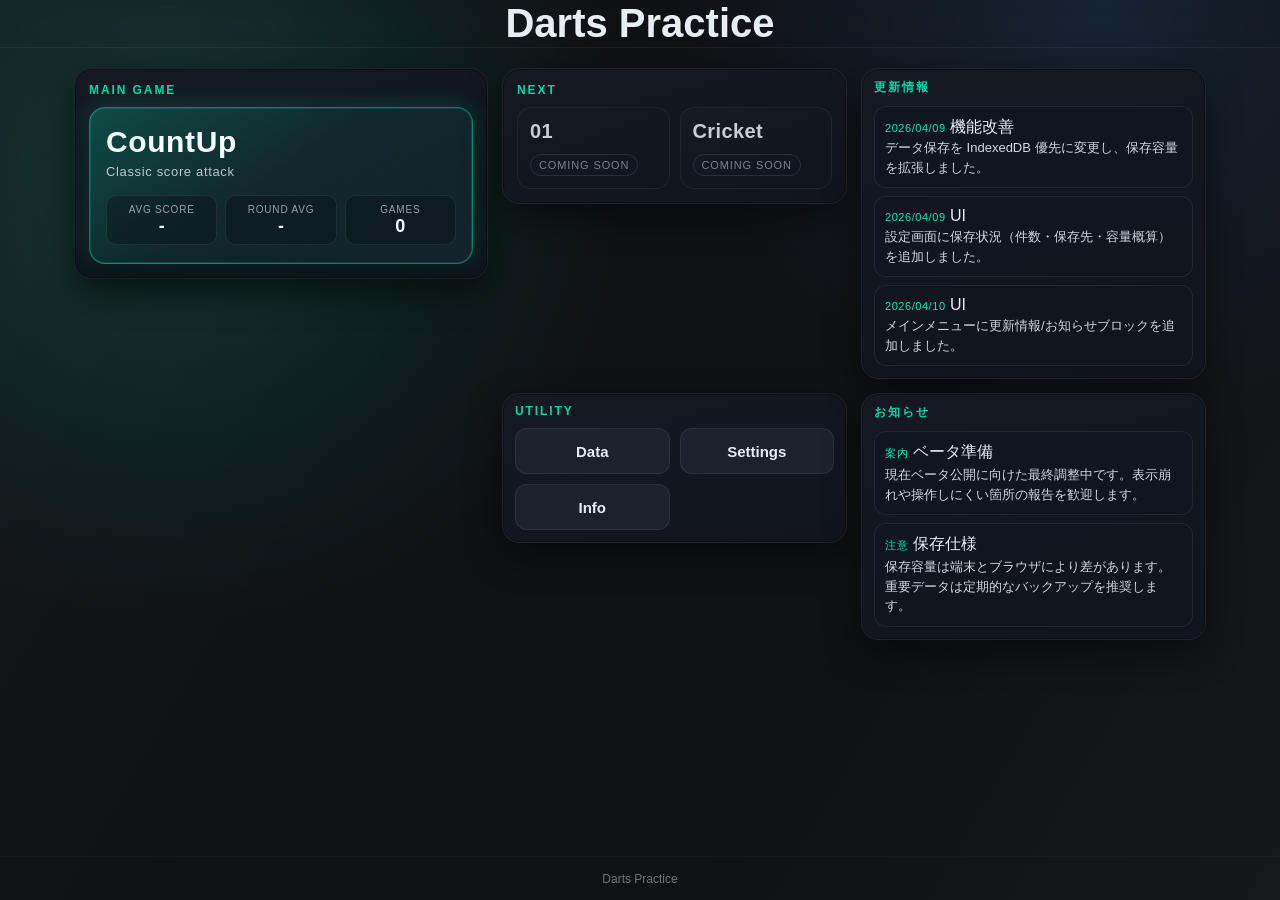
==== index.html @ ff315c5e "お知らせ画面" ====
<!DOCTYPE html>
<html lang="ja">
  <head>
    <meta charset="UTF-8" />
    <title>Darts Practice</title>

    <meta
      name="viewport"
      content="width=device-width, initial-scale=1.0,
                maximum-scale=1.0, user-scalable=no, viewport-fit=cover"
    />

    <meta http-equiv="Cache-Control" content="no-cache, no-store, must-revalidate" />
    <meta http-equiv="Pragma" content="no-cache" />
    <meta http-equiv="Expires" content="0" />

    <meta name="theme-color" content="#0f1115" />

    <meta name="apple-mobile-web-app-capable" content="yes" />

    <meta
      name="apple-mobile-web-app-status-bar-style"
      content="black-translucent"
    />

    <meta name="apple-mobile-web-app-title" content="Darts Practice" />
    <link rel="apple-touch-icon" href="icon-192.png" />

    <link rel="manifest" href="manifest.json" />

    <link rel="stylesheet" href="css/base.css" />
    <link rel="stylesheet" href="css/theme.css" />

    <link rel="stylesheet" href="css/menu.css" />

    <link rel="stylesheet" href="css/layout/lay_core.css" />
  </head>

  <body>
    <header class="header">
      <h1>Darts Practice</h1>
    </header>

    <main class="menu-container">
      <section class="hero-panel">
        <p class="section-label">Main Game</p>
        <button class="hero-btn" onclick="location.href = 'countup.html'">
          <span class="btn-title">CountUp</span>
          <span class="btn-sub">Classic score attack</span>
          <div class="hero-metrics" aria-label="CountUp summary">
            <div class="hero-metric">
              <span class="metric-label">Avg Score</span>
              <span class="metric-value" id="menuAvgScore">-</span>
            </div>
            <div class="hero-metric">
              <span class="metric-label">Round Avg</span>
              <span class="metric-value" id="menuRoundAvg">-</span>
            </div>
            <div class="hero-metric">
              <span class="metric-label">Games</span>
              <span class="metric-value" id="menuGamesPlayed">0</span>
            </div>
          </div>
        </button>
      </section>

      <section class="future-panel">
        <p class="section-label">Next</p>
        <div class="coming-grid">
          <article class="coming-card" aria-disabled="true">
            <span class="coming-title">01</span>
            <span class="coming-tag">Coming Soon</span>
          </article>
          <article class="coming-card" aria-disabled="true">
            <span class="coming-title">Cricket</span>
            <span class="coming-tag">Coming Soon</span>
          </article>
        </div>
      </section>

      <section class="utility-panel">
        <p class="section-label">Utility</p>
        <div class="utility-actions">
          <button onclick="location.href = 'data.html'">Data</button>
          <button onclick="location.href = 'settings.html'">Settings</button>
          <button onclick="location.href = 'news.html'">Info</button>
        </div>
      </section>

      <section class="updates-panel">
        <p class="section-label">更新情報</p>
        <ul class="info-list" id="mainUpdatesList" aria-label="更新情報一覧"></ul>
      </section>

      <section class="news-panel">
        <p class="section-label">お知らせ</p>
        <ul class="info-list" id="mainNoticesList" aria-label="お知らせ一覧"></ul>
      </section>
    </main>

    <footer class="footer">
      <span>Darts Practice</span>
    </footer>

    <!-- コア機能（最初に読み込む） -->
    <script src="js/core/state.js" defer></script>
    <script src="js/core/core.js" defer></script>
    <script src="js/core/storage.js" defer></script>
    <script src="js/ui/news.js" defer></script>

    <!-- 初期化（最後に読み込む） -->
    <script src="js/init/main.js" defer></script>
  </body>
</html>
---- css/base.css ----
/* ================================= */
/* ============ BASE =============== */
/* ================================= */

* {
  box-sizing: border-box;
  -webkit-overflow-scrolling: touch;
}

html,
body {
  height: 100%;
  overflow: hidden;
  margin: 0;
}

body {
  font-family: -apple-system, BlinkMacSystemFont, sans-serif;

  padding-top: env(safe-area-inset-top);
  padding-bottom: env(safe-area-inset-bottom);
  /* left/right は各ページの CSS で per-element 管理するため body では除外 */
  padding-left: 0;
  padding-right: 0;
}

button,
html {
  touch-action: manipulation;
}

h2 {
  margin: 0 0 10px 0;
  font-size: 48px;
  font-weight: 600;
  letter-spacing: 0.5px;
}
---- css/theme.css ----
/* ================================= */
/* ============ THEME ============== */
/* ================================= */

/* ================================= */
/* ============ VARIABLES ========== */
/* ================================= */

:root {
  --bg-main: #0f1115;
  --bg-panel: #11151c;
  --bg-soft: #1c212c;
  
  --border-main: #222733;
  
  --accent-rgb: 0 255 200;
  --accent: rgb(var(--accent-rgb));
  
  --accent-soft: #69f0ae;
  --accent-blue: #4dabff;
  --danger: #ff5a5a;
  --gold: #ffd54f;
  
  --text-main: #e6edf3;
  --text-muted: #8b949e;
}


/* ================================= */
/* ============== BASE ============= */
/* ================================= */

body {
  background: var(--bg-main);
  color: var(--text-main);
}


/* ================================= */
/* ============ TYPOGRAPHY ========= */
/* ================================= */

h2 {
  margin: 0 0 12px 0;
  padding-bottom: 6px;
  
  font-size: 30px;
  font-weight: 600;
  letter-spacing: 1px;
  
  color: var(--accent);
  
  border-bottom: 1px solid rgba(255, 255, 255, 0.06);
  
  text-shadow: 0 0 4px rgb(var(--accent-rgb) / 0.5);
}

h3 {
  margin: 0 0 12px 0;
  padding-bottom: 6px;
  
  font-size: 25px;
  font-weight: 600;
  letter-spacing: 1px;
  
  color: var(--accent);
  
  border-bottom: 1px solid rgba(255, 255, 255, 0.06);
  
  text-shadow: 0 0 4px rgb(var(--accent-rgb) / 0.5);
}


/* ================================= */
/* ============ DART COLORS ======== */
/* ================================= */

.dart.outer-bull {
  background: #002b24;
  color: var(--accent);
}

.dart.miss {
  background: #141414;
  color: #444;
}

.dart.inner-bull {
  background: #2b1f00;
  color: var(--gold);
}

.dart.double {
  background: #2b0005;
  color: var(--danger);
}

.dart.triple {
  background: #0a1a2b;
  color: var(--accent-blue);
}


/* ================================= */
/* ============ BUTTON BASE ======== */
/* ================================= */

button {
  background: var(--bg-soft);
  color: var(--text-main);
  
  border: 1px solid rgba(255, 255, 255, 0.08);
  border-radius: 14px;
  
  transition: all .2s ease;
}

button:hover {
  transform: translateY(-1px);
  
  box-shadow:
    0 4px 12px rgba(0, 0, 0, .35),
    0 0 10px rgb(var(--accent-rgb) / .2);
}

button:active {
  transform: scale(.97);
}


/* ================================= */
/* ========== BUTTON VARIANTS ====== */
/* ================================= */

button[data-display="Bull"] {
  color: var(--accent);
  background: #003c33;
}

button[data-display="Bull"]:hover {
  box-shadow: 0 0 12px rgb(var(--accent-rgb) / .5);
}

button[data-display="InBull"] {
  color: var(--accent-blue);
  background: #002a4d;
}

button[data-display="Miss"] {
  color: var(--danger);
  background: #3a1111;
}

#undoBtn {
  background: #2a2a3a;
  color: #9aa8ff;
}


/* ================================= */
/* ============ IPHONE MODE ======== */
/* ================================= */

body.iphone-mode .stats-toggle {
  border-radius: 50%;
  
  background: var(--accent);
  color: #000;
  
  border: none;
  
  font-size: 18px;
  font-weight: bold;
  
  z-index: 999;
}

body.iphone-mode .score-value {
  font-size: 38px;
}

body.iphone-mode .sub-value {
  font-size: 20px;
}

body.iphone-mode .stats-area {
  border: none;
}

body.iphone-mode.iphone-stats-open .stats-area {
  border: 1px solid #222733;
}
---- css/menu.css ----
/* ============================== */
/* MENU PAGE */
/* ============================== */

html,
body {
  margin: 0;
  padding: 0;
  height: auto;
  overflow-y: auto;
}

body {
  position: relative;
  background:
    radial-gradient(circle at 14% 20%, rgba(0, 255, 200, 0.14), transparent 34%),
    radial-gradient(circle at 86% 0%, rgba(77, 171, 255, 0.12), transparent 30%),
    #0f1115;
  color: var(--text-main);
  display: flex;
  flex-direction: column;
  min-height: 100dvh;
  overflow-x: hidden;
}

body::before {
  content: "";
  position: fixed;
  inset: 0;
  pointer-events: none;
  background:
    linear-gradient(120deg, rgba(255, 255, 255, 0.03) 0%, transparent 40%),
    linear-gradient(300deg, rgba(255, 255, 255, 0.03) 0%, transparent 35%);
  z-index: -1;
}


/* ============================== */
/* HEADER */
/* ============================== */

.header {
  height: 48px;
  display: flex;
  align-items: center;
  justify-content: center;
  backdrop-filter: blur(8px);
  font-size: 20px;
  font-weight: 600;
  border-bottom: 1px solid rgba(255, 255, 255, 0.06);
}


/* ============================== */
/* MAIN */
/* ============================== */

.menu-container {
  flex: 1;
  display: grid;
  gap: 14px;
  align-content: start;
  justify-content: center;
  justify-items: center;
  padding: 18px 18px 14px;
  max-width: 660px;
  margin: 0 auto;
  width: min(100%, 660px);
}


/* ============================== */
/* SECTION BASE */
/* ============================== */

.hero-panel,
.future-panel,
.utility-panel,
.updates-panel,
.news-panel {
  width: min(500px, 100%);
  background: linear-gradient(165deg, #151922 0%, #10141d 100%);
  border-radius: 18px;
  border: 1px solid rgba(255, 255, 255, 0.05);
  box-shadow:
    0 0 0 1px rgba(0, 0, 0, 0.35) inset,
    0 14px 36px rgba(0, 0, 0, 0.45);
}

.hero-panel,
.future-panel {
  padding: 14px;
}

.utility-panel,
.updates-panel,
.news-panel {
  padding: 10px 12px 12px;
}

.section-label {
  margin: 0 0 10px;
  font-size: 12px;
  font-weight: 700;
  letter-spacing: 0.16em;
  text-transform: uppercase;
  color: rgb(var(--accent-rgb) / 0.9);
  opacity: 0.9;
}


/* ============================== */
/* HERO */
/* ============================== */

.hero-btn {
  width: 100%;
  min-height: 118px;
  padding: 18px 16px;
  border-radius: 16px;
  display: flex;
  flex-direction: column;
  align-items: flex-start;
  justify-content: center;
  gap: 6px;
  border: 1px solid rgb(var(--accent-rgb) / 0.4);
  color: #f3fffb;
  background: linear-gradient(145deg, rgb(var(--accent-rgb) / 0.22) 0%, rgb(var(--accent-rgb) / 0.08) 46%, #15222b 100%);
  box-shadow:
    0 0 0 1px rgb(var(--accent-rgb) / 0.15) inset,
    0 14px 28px rgba(0, 0, 0, 0.45),
    0 0 24px rgb(var(--accent-rgb) / 0.22);
}

.hero-btn:hover {
  transform: translateY(-2px);
  box-shadow:
    0 0 0 1px rgb(var(--accent-rgb) / 0.2) inset,
    0 20px 34px rgba(0, 0, 0, 0.55),
    0 0 32px rgb(var(--accent-rgb) / 0.3);
}

.hero-btn:active {
  transform: translateY(0) scale(0.985);
}

.btn-title {
  font-size: 30px;
  line-height: 1.05;
  font-weight: 800;
  letter-spacing: 0.02em;
}

.btn-sub {
  font-size: 13px;
  letter-spacing: 0.05em;
  color: rgb(230 237 243 / 0.8);
}

.hero-metrics {
  margin-top: 10px;
  width: 100%;
  display: grid;
  grid-template-columns: repeat(3, 1fr);
  gap: 8px;
}

.hero-metric {
  min-height: 50px;
  border-radius: 10px;
  padding: 8px;
  background: rgb(10 17 24 / 0.42);
  border: 1px solid rgb(255 255 255 / 0.08);
  display: flex;
  flex-direction: column;
  justify-content: center;
  gap: 2px;
}

.metric-label {
  font-size: 10px;
  letter-spacing: 0.08em;
  text-transform: uppercase;
  color: rgb(230 237 243 / 0.64);
}

.metric-value {
  font-size: 18px;
  font-weight: 700;
  line-height: 1.1;
}


/* ============================== */
/* COMING SOON */
/* ============================== */

.coming-grid {
  display: grid;
  gap: 10px;
  grid-template-columns: 1fr 1fr;
}

.coming-card {
  min-height: 82px;
  border-radius: 14px;
  padding: 12px;
  display: flex;
  flex-direction: column;
  justify-content: space-between;
  background: linear-gradient(160deg, #171b24 0%, #11151d 100%);
  border: 1px solid rgba(255, 255, 255, 0.07);
  opacity: 0.86;
}

.coming-title {
  font-size: 20px;
  font-weight: 700;
  letter-spacing: 0.02em;
}

.coming-tag {
  align-self: flex-start;
  font-size: 11px;
  letter-spacing: 0.08em;
  text-transform: uppercase;
  color: var(--text-muted);
  border: 1px solid rgba(255, 255, 255, 0.12);
  border-radius: 999px;
  padding: 4px 8px;
}


/* ============================== */
/* UTILITY */
/* ============================== */

.utility-actions {
  display: grid;
  grid-template-columns: repeat(auto-fit, minmax(120px, 1fr));
  gap: 10px;
}

.utility-actions button {
  height: 46px;
  font-size: 15px;
  font-weight: 600;
  border-radius: 12px;
}


/* ============================== */
/* UPDATES / NEWS */
/* ============================== */

.info-list {
  list-style: none;
  margin: 0;
  padding: 0;
  display: grid;
  gap: 8px;
}

.info-item {
  border-radius: 12px;
  padding: 10px;
  background: rgba(17, 22, 31, 0.88);
  border: 1px solid rgba(255, 255, 255, 0.08);
}

.info-date {
  display: inline-block;
  font-size: 11px;
  letter-spacing: 0.05em;
  color: rgb(var(--accent-rgb) / 0.9);
  margin-bottom: 4px;
}

.info-text {
  margin: 0;
  font-size: 13px;
  line-height: 1.5;
  color: rgb(230 237 243 / 0.9);
}


/* ============================== */
/* LANDSCAPE */
/* ============================== */

.phone.landscape .menu-container {
  max-width: 860px;
  grid-template-columns: minmax(280px, 1.15fr) minmax(280px, 1fr);
  align-items: stretch;
}

.phone.landscape .hero-panel {
  grid-row: 1 / 3;
  width: 100%;
}

.phone.landscape .future-panel,
.phone.landscape .utility-panel,
.phone.landscape .updates-panel,
.phone.landscape .news-panel {
  width: 100%;
}

.phone.landscape .hero-btn {
  min-height: calc(100% - 30px);
}


/* ============================== */
/* TABLET */
/* ============================== */

.tablet .menu-container {
  width: 100%;
  max-width: 1180px;
  padding: 20px 24px 18px;
}

.tablet .hero-panel,
.tablet .future-panel,
.tablet .utility-panel,
.tablet .updates-panel,
.tablet .news-panel {
  width: 100%;
}

.tablet.landscape .menu-container {
  grid-template-columns: minmax(0, 1.2fr) minmax(0, 1fr) minmax(0, 1fr);
  align-items: start;
}

.tablet.landscape .hero-panel {
  grid-column: 1;
  grid-row: 1 / 3;
}

.tablet.landscape .future-panel {
  grid-column: 2;
  grid-row: 1;
}

.tablet.landscape .utility-panel {
  grid-column: 2;
  grid-row: 2;
}

.tablet.landscape .updates-panel {
  grid-column: 3;
  grid-row: 1;
}

.tablet.landscape .news-panel {
  grid-column: 3;
  grid-row: 2;
}

.tablet.portrait .menu-container {
  grid-template-columns: repeat(2, minmax(0, 1fr));
  align-items: start;
}

.tablet.portrait .hero-panel {
  grid-column: 1 / 3;
}


/* ============================== */
/* DESKTOP */
/* ============================== */

.desktop .menu-container {
  width: min(100%, 1460px);
  max-width: 1460px;
  padding: 24px 28px 20px;
  grid-template-columns: minmax(0, 1.35fr) minmax(0, 1fr);
  row-gap: 0;
  column-gap: 14px;
  align-items: start;
}

.desktop .hero-panel,
.desktop .future-panel,
.desktop .utility-panel,
.desktop .updates-panel,
.desktop .news-panel {
  width: 100%;
}

.desktop .hero-panel {
  grid-column: 1;
  grid-row: 1;
}

.desktop .future-panel {
  grid-column: 1;
  grid-row: 2;
}

.desktop .updates-panel {
  grid-column: 2;
  grid-row: 1;
}

.desktop .utility-panel {
  grid-column: 1;
  grid-row: 3;
}

.desktop .news-panel {
  grid-column: 2;
  grid-row: 2;
  margin-top: 14px;
}


/* ============================== */
/* FOOTER */
/* ============================== */

.footer {
  height: 44px;
  display: flex;
  align-items: center;
  justify-content: center;
  font-size: 12px;
  opacity: 0.45;
  border-top: 1px solid rgba(255, 255, 255, 0.06);
}
---- css/layout/lay_core.css ----
/* ================================= */
/* ============ LAYOUT CORE ======== */
/* ================================= */

:root {
  --header-height: 60px;
  --header-padding-x: 40px;
}


/* ================================= */
/* ============== RESET ============ */
/* ================================= */

html,
body {
  margin: 0;
  padding: 0;

  width: 100vw;
  max-width: 100vw;

  overflow-x: hidden;
}


/* ================================= */
/* ============== MAIN ============= */
/* ================================= */

.container {
  display: grid;

  grid-template-columns: 1.5fr 1fr 1fr;
  grid-template-areas:
    "round input stats";

  gap: 5px;

  height: calc(
    100dvh - var(--header-height) - env(safe-area-inset-top) - 20px
  );

  margin-top: env(safe-area-inset-top);

  padding: 5px 25px 10px 20px;
}


/* ================================= */
/* ============== AREAS ============ */
/* ================================= */

.round-area { grid-area: round; }
.input-area { grid-area: input; }
.stats-area { grid-area: stats; }


/* ================================= */
/* ============== PANELS =========== */
/* ================================= */

.round-area,
.input-area,
.stats-area {

  display: flex;
  flex-direction: column;

  min-height: 0;
  min-width: 0;

  overflow: hidden;

  padding: 8px 20px 20px 20px;

  background: var(--bg-panel);
  border: 1px solid var(--border-main);
  border-radius: 18px;
}


/* ================================= */
/* ============== AREA MODIFIERS === */
/* ================================= */

.input-area {
  transition: width .35s ease, opacity .25s ease;
}

.stats-area {
  overflow-y: auto;
}
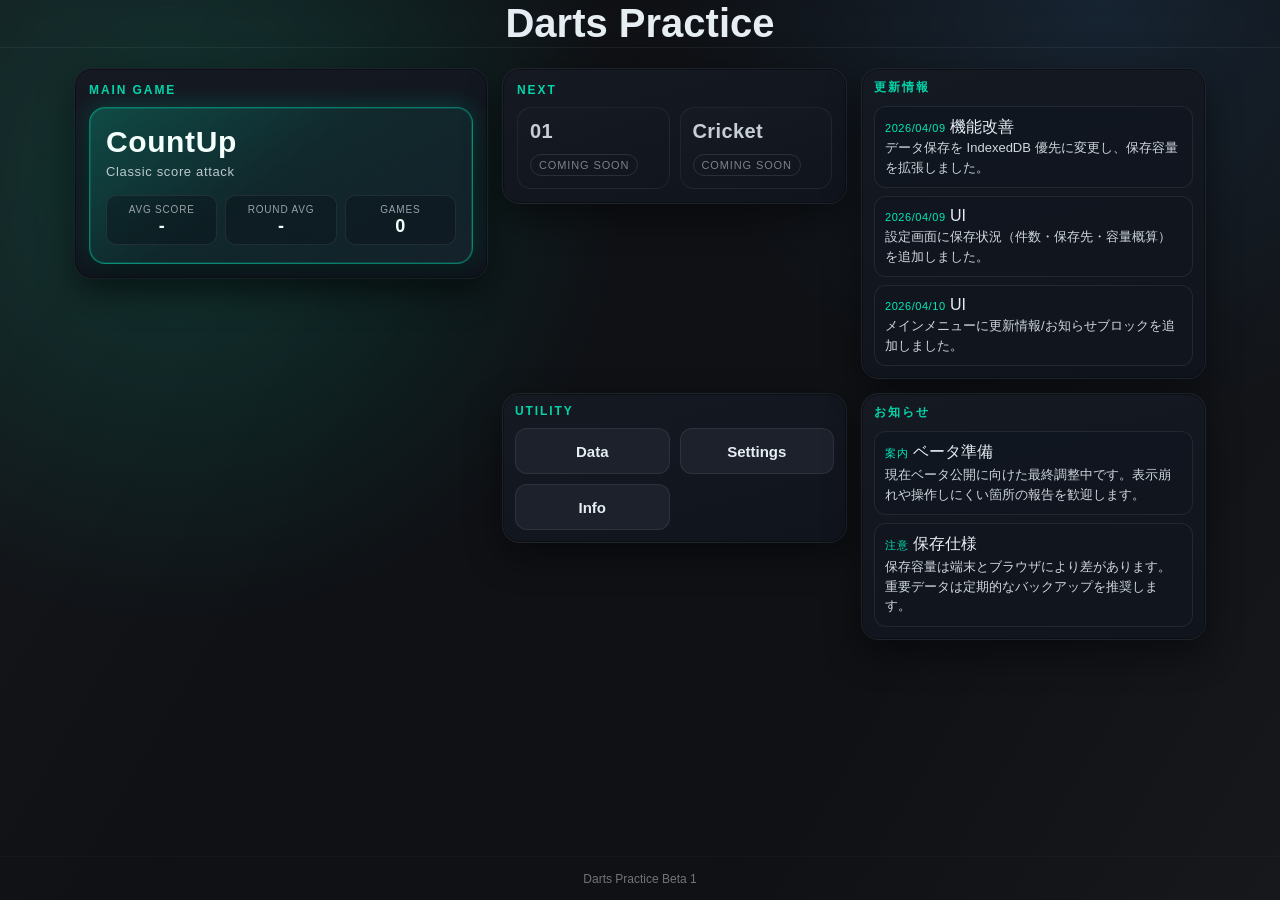
==== commit 8c5b92e2: "ベータ準備" ====
--- a/index.html
+++ b/index.html
@@ -99,7 +99,7 @@
     </main>
 
     <footer class="footer">
-      <span>Darts Practice</span>
+      <span>Darts Practice Beta 1</span>
     </footer>
 
     <!-- コア機能（最初に読み込む） -->
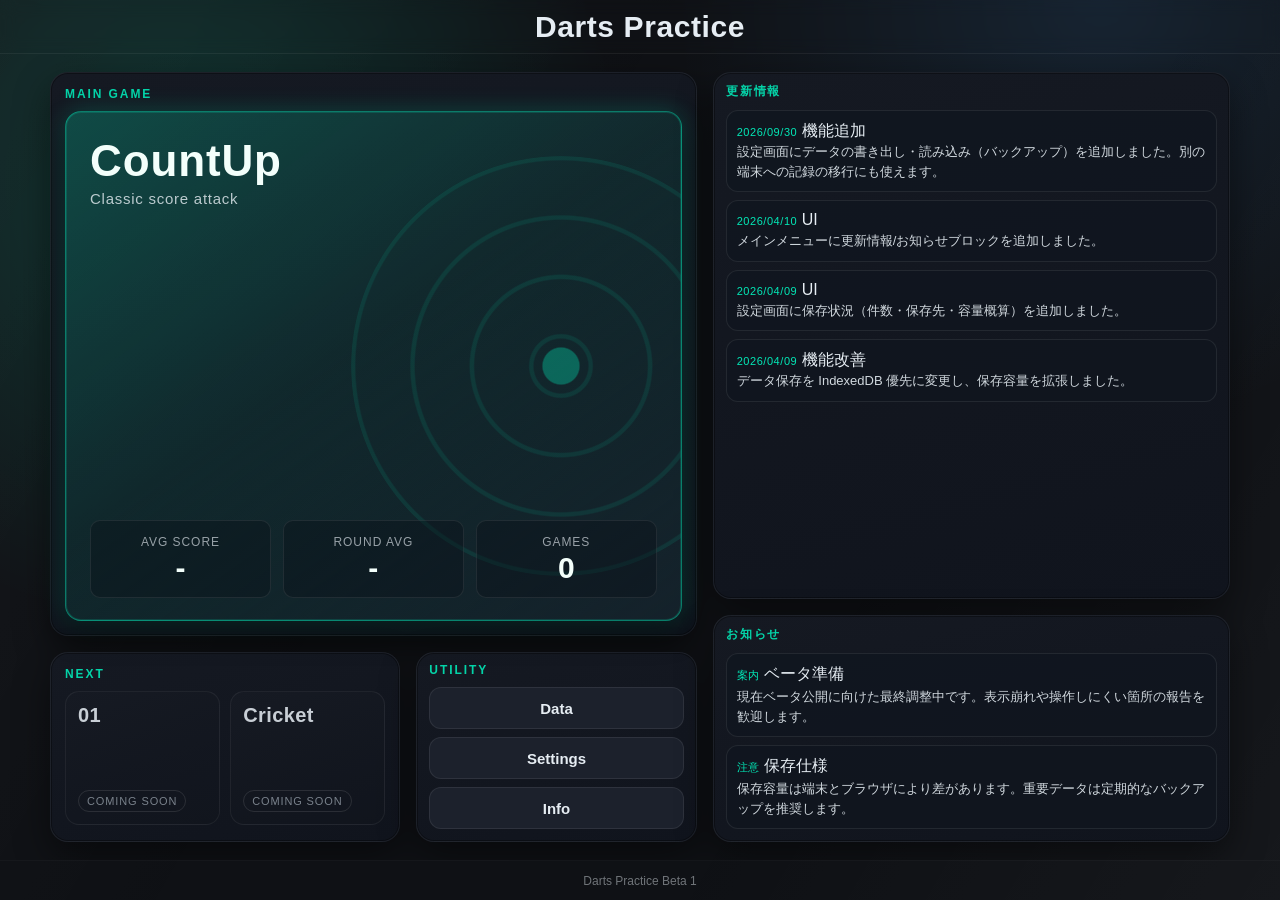
==== commit 3b713ea8: "メイン画面のレイアウトを組み直し、空白をなくす - パネルを行と列のマス目に並べていたため、右列の更新情報が長いと左列の下に   大きな空白ができていた → 左列（MAIN GAME / NEXT /" ====
--- a/index.html
+++ b/index.html
@@ -36,12 +36,14 @@
     <link rel="stylesheet" href="css/layout/lay_core.css" />
   </head>
 
-  <body>
+  <body class="page-menu">
     <header class="header">
       <h1>Darts Practice</h1>
     </header>
 
     <main class="menu-container">
+      <!-- 左列：ゲームと操作 -->
+      <div class="menu-col menu-col-main">
       <section class="hero-panel">
         <p class="section-label">Main Game</p>
         <button class="hero-btn" onclick="location.href = 'countup.html'">
@@ -64,6 +66,7 @@
         </button>
       </section>
 
+      <div class="menu-sub">
       <section class="future-panel">
         <p class="section-label">Next</p>
         <div class="coming-grid">
@@ -86,7 +89,11 @@
           <button onclick="location.href = 'news.html'">Info</button>
         </div>
       </section>
+      </div>
+      </div>
 
+      <!-- 右列：更新情報とお知らせ -->
+      <div class="menu-col menu-col-side">
       <section class="updates-panel">
         <p class="section-label">更新情報</p>
         <ul class="info-list" id="mainUpdatesList" aria-label="更新情報一覧"></ul>
@@ -96,6 +103,7 @@
         <p class="section-label">お知らせ</p>
         <ul class="info-list" id="mainNoticesList" aria-label="お知らせ一覧"></ul>
       </section>
+      </div>
     </main>
 
     <footer class="footer">
--- a/css/base.css
+++ b/css/base.css
@@ -35,3 +35,21 @@
   font-weight: 600;
   letter-spacing: 0.5px;
 }
+
+
+/* ================================= */
+/* == HOME SCREEN APP (STANDALONE) = */
+/* ================================= */
+
+/*
+  iOS 26 のホーム画面アプリ（viewport-fit=cover ＋ black-translucent）では、
+  height: 100% / 100dvh / 100svh が上の安全領域の分だけ短く報告され、
+  画面の下に隙間ができる（WebKit Bug 301108）。
+  ホーム画面から起動したときは、正しい高さを返す 100lvh を使う。
+  （lvh に対応していない古いブラウザでは無視され、これまでどおり 100% になる）
+*/
+@media (display-mode: standalone) {
+  html {
+    height: 100lvh;
+  }
+}
--- a/css/menu.css
+++ b/css/menu.css
@@ -2,15 +2,13 @@
 /* MENU PAGE */
 /* ============================== */
 
-html,
-body {
-  margin: 0;
-  padding: 0;
-  height: auto;
-  overflow-y: auto;
-}
-
-body {
+/*
+  メイン画面の割り付け：ページの高さは画面に固定し（base.css）、ヘッダーとフッターの間を
+  スクロール領域（.menu-container）にする。
+  中身は左列（ゲームと操作）と右列（更新情報・お知らせ）の 2 列で、タブレットでは
+  各列が画面の高さいっぱいに伸び、余った高さは CountUp と更新情報が使う（空白を作らない）。
+*/
+body.page-menu {
   position: relative;
   background:
     radial-gradient(circle at 14% 20%, rgba(0, 255, 200, 0.14), transparent 34%),
@@ -19,11 +17,9 @@
   color: var(--text-main);
   display: flex;
   flex-direction: column;
-  min-height: 100dvh;
-  overflow-x: hidden;
-}
-
-body::before {
+}
+
+body.page-menu::before {
   content: "";
   position: fixed;
   inset: 0;
@@ -39,33 +35,67 @@
 /* HEADER */
 /* ============================== */
 
-.header {
-  height: 48px;
+.page-menu .header {
+  flex: none;
   display: flex;
   align-items: center;
   justify-content: center;
+  padding: calc(env(safe-area-inset-top) + 10px) 20px 10px;
   backdrop-filter: blur(8px);
-  font-size: 20px;
-  font-weight: 600;
   border-bottom: 1px solid rgba(255, 255, 255, 0.06);
 }
 
+.page-menu .header h1 {
+  margin: 0;
+  font-size: 30px;
+  line-height: 1.1;
+  letter-spacing: 0.02em;
+}
+
+.phone.page-menu .header h1 {
+  font-size: 22px;
+}
+
 
 /* ============================== */
 /* MAIN */
 /* ============================== */
 
 .menu-container {
+  --menu-max-width: 1180px;
+
   flex: 1;
+  min-height: 0;
+  overflow-y: auto;
+  -webkit-overflow-scrolling: touch;
+
+  display: flex;
+  flex-direction: column;
+  gap: 16px;
+
+  /* スクロール領域は画面幅いっぱい。中身は左右同じ余白で中央に寄せる */
+  --menu-side-space: max(28px, calc((100% - var(--menu-max-width)) / 2));
+  padding: 18px var(--menu-side-space);
+}
+
+.phone .menu-container {
+  --menu-side-space: 16px;
+}
+
+/* スマホでは列を縮めず、ページ（.menu-container）をスクロールさせる */
+.menu-col {
+  flex: none;
+  display: flex;
+  flex-direction: column;
+  gap: 16px;
+  min-width: 0;
+}
+
+/* NEXT と UTILITY（スマホ縦では縦に並べる） */
+.menu-sub {
   display: grid;
-  gap: 14px;
-  align-content: start;
-  justify-content: center;
-  justify-items: center;
-  padding: 18px 18px 14px;
-  max-width: 660px;
-  margin: 0 auto;
-  width: min(100%, 660px);
+  grid-template-columns: minmax(0, 1fr);
+  gap: 16px;
 }
 
 
@@ -78,7 +108,7 @@
 .utility-panel,
 .updates-panel,
 .news-panel {
-  width: min(500px, 100%);
+  width: 100%;
   background: linear-gradient(165deg, #151922 0%, #10141d 100%);
   border-radius: 18px;
   border: 1px solid rgba(255, 255, 255, 0.05);
@@ -114,6 +144,8 @@
 /* ============================== */
 
 .hero-btn {
+  position: relative;
+  overflow: hidden;
   width: 100%;
   min-height: 118px;
   padding: 18px 16px;
@@ -132,6 +164,28 @@
     0 0 24px rgb(var(--accent-rgb) / 0.22);
 }
 
+/* ダーツボード風の同心円（飾り） */
+.hero-btn::after {
+  content: "";
+  position: absolute;
+  top: 50%;
+  right: -60px;
+  width: 300px;
+  height: 300px;
+  transform: translateY(-50%);
+  border-radius: 50%;
+  background:
+    radial-gradient(circle, rgb(var(--accent-rgb) / 0.55) 0 6%, transparent 6.5%),
+    repeating-radial-gradient(circle, transparent 0 9%, rgb(var(--accent-rgb) / 0.16) 9.5% 10.5%, transparent 11% 20%);
+  opacity: 0.55;
+  pointer-events: none;
+}
+
+.hero-btn > * {
+  position: relative;
+  z-index: 1;
+}
+
 .hero-btn:hover {
   transform: translateY(-2px);
   box-shadow:
@@ -158,7 +212,9 @@
 }
 
 .hero-metrics {
-  margin-top: 10px;
+  /* 欄が縦に伸びたときは数字を一番下に置く */
+  margin-top: auto;
+  padding-top: 14px;
   width: 100%;
   display: grid;
   grid-template-columns: repeat(3, 1fr);
@@ -237,7 +293,7 @@
 
 .utility-actions {
   display: grid;
-  grid-template-columns: repeat(auto-fit, minmax(120px, 1fr));
+  grid-template-columns: repeat(3, minmax(0, 1fr));
   gap: 10px;
 }
 
@@ -285,136 +341,172 @@
 
 
 /* ============================== */
-/* LANDSCAPE */
-/* ============================== */
-
-.phone.landscape .menu-container {
-  max-width: 860px;
-  grid-template-columns: minmax(280px, 1.15fr) minmax(280px, 1fr);
+/* LANDSCAPE（スマホ横・タブレット横・PC）*/
+/* ============================== */
+
+/* 左右 2 列 */
+.landscape .menu-container,
+.desktop .menu-container {
+  flex-direction: row;
   align-items: stretch;
 }
 
-.phone.landscape .hero-panel {
-  grid-row: 1 / 3;
-  width: 100%;
-}
-
-.phone.landscape .future-panel,
-.phone.landscape .utility-panel,
-.phone.landscape .updates-panel,
-.phone.landscape .news-panel {
-  width: 100%;
-}
-
-.phone.landscape .hero-btn {
-  min-height: calc(100% - 30px);
-}
-
-
-/* ============================== */
-/* TABLET */
-/* ============================== */
-
-.tablet .menu-container {
-  width: 100%;
-  max-width: 1180px;
-  padding: 20px 24px 18px;
-}
-
-.tablet .hero-panel,
-.tablet .future-panel,
-.tablet .utility-panel,
+.landscape .menu-col-main,
+.desktop .menu-col-main {
+  flex: 1.25 1 0;
+}
+
+.landscape .menu-col-side,
+.desktop .menu-col-side {
+  flex: 1 1 0;
+}
+
+/* タブレット横・PC：列を画面の高さに収める（余った高さは CountUp と更新情報が使う） */
+.tablet.landscape .menu-col,
+.desktop .menu-col {
+  min-height: 0;
+}
+
+/* NEXT と UTILITY を横並び */
+.landscape .menu-sub,
+.desktop .menu-sub {
+  grid-template-columns: minmax(0, 1.25fr) minmax(0, 1fr);
+}
+
+.landscape .utility-actions,
+.desktop .utility-actions {
+  grid-template-columns: minmax(0, 1fr);
+  gap: 8px;
+}
+
+.landscape .utility-actions button,
+.desktop .utility-actions button {
+  height: 42px;
+}
+
+.landscape .coming-grid,
+.desktop .coming-grid {
+  height: calc(100% - 26px);
+}
+
+
+/* ============================== */
+/* TABLET / DESKTOP：画面の高さいっぱいに伸ばす */
+/* ============================== */
+
+.tablet.landscape .hero-panel,
+.desktop .hero-panel {
+  flex: 1;
+  display: flex;
+  flex-direction: column;
+  min-height: 0;
+}
+
+.tablet.landscape .hero-btn,
+.desktop .hero-btn {
+  flex: 1;
+  justify-content: flex-start;
+  padding: 26px 24px 22px;
+}
+
+.tablet.landscape .hero-btn::after,
+.desktop .hero-btn::after {
+  width: 420px;
+  height: 420px;
+  right: -90px;
+}
+
+.tablet .btn-title,
+.desktop .btn-title {
+  font-size: 44px;
+}
+
+.tablet .btn-sub,
+.desktop .btn-sub {
+  font-size: 15px;
+}
+
+.tablet .hero-metrics,
+.desktop .hero-metrics {
+  gap: 12px;
+}
+
+.tablet .hero-metric,
+.desktop .hero-metric {
+  min-height: 78px;
+  padding: 12px;
+  align-items: center;
+}
+
+.tablet .metric-label,
+.desktop .metric-label {
+  font-size: 12px;
+}
+
+.tablet .metric-value,
+.desktop .metric-value {
+  font-size: 30px;
+}
+
+/* 更新情報は残りの高さを使い、多い分は欄の中でスクロール */
 .tablet .updates-panel,
-.tablet .news-panel {
-  width: 100%;
-}
-
-.tablet.landscape .menu-container {
-  grid-template-columns: minmax(0, 1.2fr) minmax(0, 1fr) minmax(0, 1fr);
-  align-items: start;
-}
-
-.tablet.landscape .hero-panel {
-  grid-column: 1;
-  grid-row: 1 / 3;
-}
-
-.tablet.landscape .future-panel {
-  grid-column: 2;
-  grid-row: 1;
-}
-
-.tablet.landscape .utility-panel {
-  grid-column: 2;
-  grid-row: 2;
-}
-
-.tablet.landscape .updates-panel {
-  grid-column: 3;
-  grid-row: 1;
-}
-
-.tablet.landscape .news-panel {
-  grid-column: 3;
-  grid-row: 2;
-}
-
+.desktop .updates-panel {
+  flex: 1;
+  min-height: 0;
+  display: flex;
+  flex-direction: column;
+}
+
+.tablet .updates-panel .info-list,
+.desktop .updates-panel .info-list {
+  flex: 1;
+  min-height: 0;
+  overflow-y: auto;
+  -webkit-overflow-scrolling: touch;
+  align-content: start;
+}
+
+.tablet .news-panel,
+.desktop .news-panel {
+  flex: none;
+}
+
+/* タブレット縦：上に CountUp と NEXT / UTILITY、下の残りの高さに更新情報とお知らせを左右に並べる */
 .tablet.portrait .menu-container {
-  grid-template-columns: repeat(2, minmax(0, 1fr));
-  align-items: start;
-}
-
-.tablet.portrait .hero-panel {
-  grid-column: 1 / 3;
-}
-
-
-/* ============================== */
-/* DESKTOP */
-/* ============================== */
-
-.desktop .menu-container {
-  width: min(100%, 1460px);
-  max-width: 1460px;
-  padding: 24px 28px 20px;
-  grid-template-columns: minmax(0, 1.35fr) minmax(0, 1fr);
-  row-gap: 0;
-  column-gap: 14px;
-  align-items: start;
-}
-
-.desktop .hero-panel,
-.desktop .future-panel,
-.desktop .utility-panel,
-.desktop .updates-panel,
-.desktop .news-panel {
-  width: 100%;
-}
-
-.desktop .hero-panel {
-  grid-column: 1;
-  grid-row: 1;
-}
-
-.desktop .future-panel {
-  grid-column: 1;
-  grid-row: 2;
-}
-
-.desktop .updates-panel {
-  grid-column: 2;
-  grid-row: 1;
-}
-
-.desktop .utility-panel {
-  grid-column: 1;
-  grid-row: 3;
-}
-
-.desktop .news-panel {
-  grid-column: 2;
-  grid-row: 2;
-  margin-top: 14px;
+  --menu-max-width: 900px;
+}
+
+.tablet.portrait .menu-sub {
+  grid-template-columns: minmax(0, 1.25fr) minmax(0, 1fr);
+}
+
+.tablet.portrait .hero-btn {
+  min-height: 240px;
+  justify-content: flex-start;
+  padding: 26px 24px 22px;
+}
+
+.tablet.portrait .menu-col-side {
+  flex: 1 1 auto;
+  min-height: 320px;
+  flex-direction: row;
+}
+
+.tablet.portrait .updates-panel,
+.tablet.portrait .news-panel {
+  flex: 1 1 0;
+  min-width: 0;
+  min-height: 0;
+  display: flex;
+  flex-direction: column;
+}
+
+.tablet.portrait .news-panel .info-list {
+  flex: 1;
+  min-height: 0;
+  overflow-y: auto;
+  -webkit-overflow-scrolling: touch;
+  align-content: start;
 }
 
 
@@ -423,7 +515,10 @@
 /* ============================== */
 
 .footer {
-  height: 44px;
+  flex: none;
+  height: calc(40px + env(safe-area-inset-bottom));
+  padding-bottom: env(safe-area-inset-bottom);
+  box-sizing: border-box;
   display: flex;
   align-items: center;
   justify-content: center;
--- a/css/layout/lay_core.css
+++ b/css/layout/lay_core.css
@@ -48,6 +48,43 @@
 
 
 /* ================================= */
+/* ====== COUNTUP PAGE LAYOUT ====== */
+/* ================================= */
+
+/*
+  安全領域の余白は、上（ステータスバー）はヘッダーの中、下（ホームバー）は body で
+  それぞれ 1 回だけ取る（ヘッダーの色がステータスバーの裏まで伸びるようにするため）。
+  下は「カラムの通常の余白」と「ホームバーの分」の大きい方だけを空ける。
+  ヘッダーは中身の高さ、カラム（.container）は残りの高さを全部使うことで、
+  端末や向きに関係なくヘッダーとカラムの間が空いたり、下が切れたりしないようにする。
+*/
+body.page-countup {
+  display: flex;
+  flex-direction: column;
+
+  /* .container の下の余白（10px）と合わせて、ホームバーの分（env）を超えて二重に空けない */
+  padding-bottom: max(0px, calc(env(safe-area-inset-bottom) - 10px));
+}
+
+body.page-countup .header {
+  flex: none;
+
+  height: auto;
+  padding: calc(8px + env(safe-area-inset-top)) 25px 8px 20px;
+  margin-bottom: 0;
+}
+
+body.page-countup .container {
+  flex: 1;
+
+  height: auto;
+  min-height: 0;
+
+  margin-top: 0;
+}
+
+
+/* ================================= */
 /* ============== AREAS ============ */
 /* ================================= */
 
@@ -84,10 +121,6 @@
 /* ============== AREA MODIFIERS === */
 /* ================================= */
 
-.input-area {
-  transition: width .35s ease, opacity .25s ease;
-}
-
 .stats-area {
   overflow-y: auto;
 }
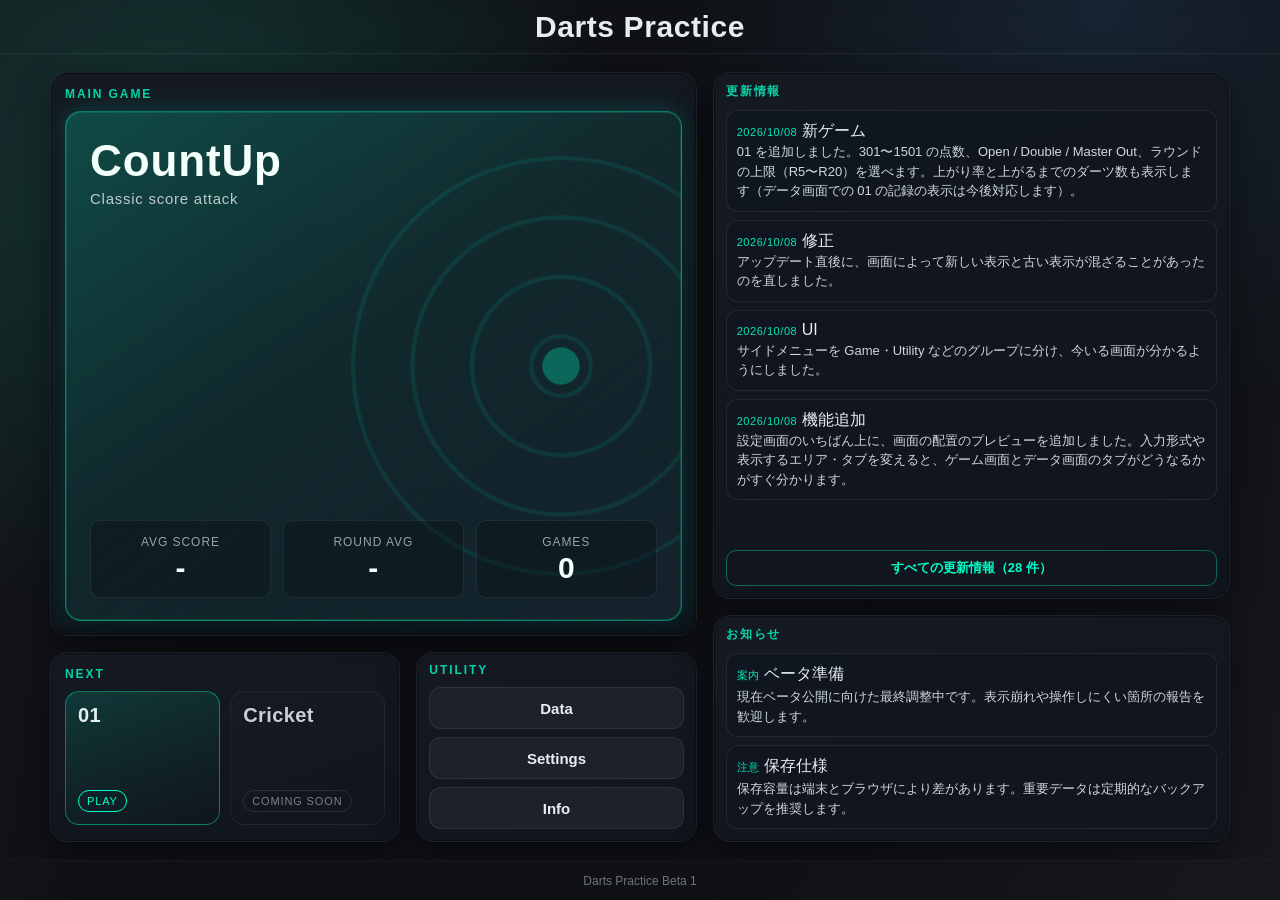
==== commit beac2b75: "01 を追加する - countup.html?game=01 で 01 を遊べるようにする（画面・入力・戻る・ボードの横のパネルはカウントアップと共用し、GAME_TYPE で切り替え） - 点数 " ====
--- a/index.html
+++ b/index.html
@@ -24,7 +24,7 @@
     />
 
     <meta name="apple-mobile-web-app-title" content="Darts Practice" />
-    <link rel="apple-touch-icon" href="icon-192.png" />
+    <link rel="apple-touch-icon" sizes="180x180" href="apple-touch-icon.png" />
 
     <link rel="manifest" href="manifest.json" />
 
@@ -70,10 +70,10 @@
       <section class="future-panel">
         <p class="section-label">Next</p>
         <div class="coming-grid">
-          <article class="coming-card" aria-disabled="true">
+          <button type="button" class="coming-card playable" data-link="countup.html?game=01">
             <span class="coming-title">01</span>
-            <span class="coming-tag">Coming Soon</span>
-          </article>
+            <span class="coming-tag">Play</span>
+          </button>
           <article class="coming-card" aria-disabled="true">
             <span class="coming-title">Cricket</span>
             <span class="coming-tag">Coming Soon</span>
--- a/css/base.css
+++ b/css/base.css
@@ -5,6 +5,45 @@
 * {
   box-sizing: border-box;
   -webkit-overflow-scrolling: touch;
+}
+
+/*
+  上の安全領域（ステータスバー）の高さ。ヘッダーなどはこの値の分だけ下げる。
+  iOS 26 以降のホーム画面アプリは、ステータスバーの下まで画面の上端がぼかされて見えにくくなるため、
+  iOS（-webkit-touch-callout は iOS の Safari だけが対応）のホーム画面アプリでは少し余分に下げる
+*/
+:root {
+  --safe-top: env(safe-area-inset-top, 0px);
+}
+
+@media (display-mode: standalone) {
+  @supports (-webkit-touch-callout: none) {
+    :root {
+      --safe-top: calc(env(safe-area-inset-top, 0px) + 16px);
+    }
+  }
+}
+
+/*
+  画面の左右の余白（ゲーム・データ・設定・お知らせの各画面で共通）。左右は同じ幅にし、
+  横向きの iPhone の丸い角・切り欠きの分（安全領域）はそれぞれの側に足す。
+  サイドメニューを開く右端の帯（lay_menu.css の .menu-edge）は余白より細くしてあるので、右だけ広げる必要はない。
+  --gutter を端末ごとに変えたときに左右の値も計算し直されるよう、body に書く
+*/
+body {
+  --gutter: 20px;
+  --gutter-left: calc(var(--gutter) + env(safe-area-inset-left, 0px));
+  --gutter-right: calc(var(--gutter) + env(safe-area-inset-right, 0px));
+}
+
+body.phone {
+  --gutter: 12px;
+}
+
+/* 横スクロールでの「戻る・進む」（Chrome / Android など）を止める。端からのスワイプは main.js の setupEdgeSwipeGuard() */
+html,
+body {
+  overscroll-behavior-x: none;
 }
 
 html,
@@ -17,7 +56,7 @@
 body {
   font-family: -apple-system, BlinkMacSystemFont, sans-serif;
 
-  padding-top: env(safe-area-inset-top);
+  padding-top: var(--safe-top);
   padding-bottom: env(safe-area-inset-bottom);
   /* left/right は各ページの CSS で per-element 管理するため body では除外 */
   padding-left: 0;
@@ -47,9 +86,13 @@
   画面の下に隙間ができる（WebKit Bug 301108）。
   ホーム画面から起動したときは、正しい高さを返す 100lvh を使う。
   （lvh に対応していない古いブラウザでは無視され、これまでどおり 100% になる）
+  Android のホーム画面アプリでは起動直後の 100lvh が実際の画面より高くなり、
+  画面を回転するまで下が見切れるため、iOS（-webkit-touch-callout は iOS の Safari だけが対応）に限る。
 */
 @media (display-mode: standalone) {
-  html {
-    height: 100lvh;
+  @supports (-webkit-touch-callout: none) {
+    html {
+      height: 100lvh;
+    }
   }
 }
--- a/css/menu.css
+++ b/css/menu.css
@@ -40,7 +40,7 @@
   display: flex;
   align-items: center;
   justify-content: center;
-  padding: calc(env(safe-area-inset-top) + 10px) 20px 10px;
+  padding: calc(var(--safe-top) + 10px) 20px 10px;
   backdrop-filter: blur(8px);
   border-bottom: 1px solid rgba(255, 255, 255, 0.06);
 }
@@ -275,6 +275,25 @@
   letter-spacing: 0.02em;
 }
 
+/* 遊べるゲーム（01） */
+button.coming-card {
+  font: inherit;
+  color: inherit;
+  text-align: left;
+  cursor: pointer;
+}
+
+.coming-card.playable {
+  opacity: 1;
+  border-color: rgb(var(--accent-rgb) / 0.4);
+  background: linear-gradient(160deg, rgb(var(--accent-rgb) / 0.14) 0%, #11151d 100%);
+}
+
+.coming-card.playable .coming-tag {
+  border-color: var(--accent);
+  color: var(--accent);
+}
+
 .coming-tag {
   align-self: flex-start;
   font-size: 11px;
@@ -525,4 +544,68 @@
   font-size: 12px;
   opacity: 0.45;
   border-top: 1px solid rgba(255, 255, 255, 0.06);
-}+}
+
+/* 更新情報の「すべて見る」（お知らせ画面へ） */
+.info-more {
+  width: 100%;
+  margin-top: 8px;
+  padding: 8px 10px;
+
+  border: 1px solid rgb(var(--accent-rgb) / 0.35);
+  border-radius: 10px;
+  background: transparent;
+
+  color: var(--accent);
+  font-size: 13px;
+  font-weight: 600;
+
+  cursor: pointer;
+}
+
+
+/* ============================== */
+/* PHONE LANDSCAPE（高さに余裕があるとき）*/
+/* ============================== */
+
+/*
+  Android タブレット（RedMagic Astra など）はスマホ判定になるが、横向きでは高さに余裕がある。
+  そのときはタブレット横と同じく列を画面の高さに収め、更新情報は欄の中でスクロールさせる
+  （ページ全体が更新情報の分だけ縦に伸びないようにする）
+*/
+@media (min-height: 560px) {
+  .phone.landscape .menu-col {
+    min-height: 0;
+  }
+
+  .phone.landscape .updates-panel {
+    flex: 1;
+    min-height: 0;
+    display: flex;
+    flex-direction: column;
+  }
+
+  .phone.landscape .updates-panel .info-list {
+    flex: 1;
+    min-height: 0;
+    overflow-y: auto;
+    -webkit-overflow-scrolling: touch;
+    align-content: start;
+  }
+
+  .phone.landscape .news-panel {
+    flex: none;
+  }
+
+  /* 左列の余った高さは CountUp が使う（タブレット横と同じ） */
+  .phone.landscape .hero-panel {
+    flex: 1;
+    display: flex;
+    flex-direction: column;
+    min-height: 0;
+  }
+
+  .phone.landscape .hero-btn {
+    flex: 1;
+  }
+}
--- a/css/layout/lay_core.css
+++ b/css/layout/lay_core.css
@@ -38,12 +38,12 @@
   gap: 5px;
 
   height: calc(
-    100dvh - var(--header-height) - env(safe-area-inset-top) - 20px
+    100dvh - var(--header-height) - var(--safe-top) - 20px
   );
 
-  margin-top: env(safe-area-inset-top);
+  margin-top: var(--safe-top);
 
-  padding: 5px 25px 10px 20px;
+  padding: 5px var(--gutter-right) 10px var(--gutter-left);
 }
 
 
@@ -70,7 +70,7 @@
   flex: none;
 
   height: auto;
-  padding: calc(8px + env(safe-area-inset-top)) 25px 8px 20px;
+  padding: calc(8px + var(--safe-top)) var(--gutter-right) 8px var(--gutter-left);
   margin-bottom: 0;
 }
 
@@ -123,4 +123,70 @@
 
 .stats-area {
   overflow-y: auto;
-}+}
+
+/* ================================= */
+/* ====== HIDDEN AREAS (SETTING) === */
+/* ================================= */
+
+/*
+  設定画面の Game Panels で Rounds / Stats を隠したときのレイアウト（main.js の applyGamePanelVisibility()）。
+  ここは横 3 列の画面（タブレット横・PC）。タブレット縦は tablet.css、スマホは phone.css で指定する。
+*/
+body.hide-round-area .round-area,
+body.hide-stats-area .stats-area {
+  display: none;
+}
+
+body.page-countup.hide-round-area .container {
+  grid-template-columns: minmax(0, 1fr) minmax(0, 1fr);
+  grid-template-areas: "input stats";
+}
+
+body.page-countup.hide-stats-area .container {
+  grid-template-columns: minmax(0, 1fr) minmax(0, 1fr);
+  grid-template-areas: "round input";
+}
+
+body.page-countup.hide-round-area.hide-stats-area .container {
+  grid-template-columns: minmax(0, 1fr);
+  grid-template-areas: "input";
+}
+
+
+/* ================================= */
+/* ====== UNDO TOAST =============== */
+/* ================================= */
+
+/* 3 本指スワイプで戻ったとき、画面の中央に少しのあいだ出す（cu_ui.js の showUndoToast()） */
+.undo-toast {
+  position: fixed;
+  top: 50%;
+  left: 50%;
+  z-index: 50;
+
+  padding: 10px 22px;
+
+  border: 1px solid rgb(var(--accent-rgb) / 0.5);
+  border-radius: 999px;
+  background: rgba(17, 21, 28, .92);
+
+  color: var(--accent);
+  font-size: 18px;
+  font-weight: 700;
+
+  opacity: 0;
+  pointer-events: none;
+  transform: translate(-50%, -50%);
+}
+
+.undo-toast.show {
+  animation: undoToast 0.9s ease forwards;
+}
+
+@keyframes undoToast {
+  0% { opacity: 0; transform: translate(-50%, -40%); }
+  15% { opacity: 1; transform: translate(-50%, -50%); }
+  70% { opacity: 1; }
+  100% { opacity: 0; transform: translate(-50%, -50%); }
+}
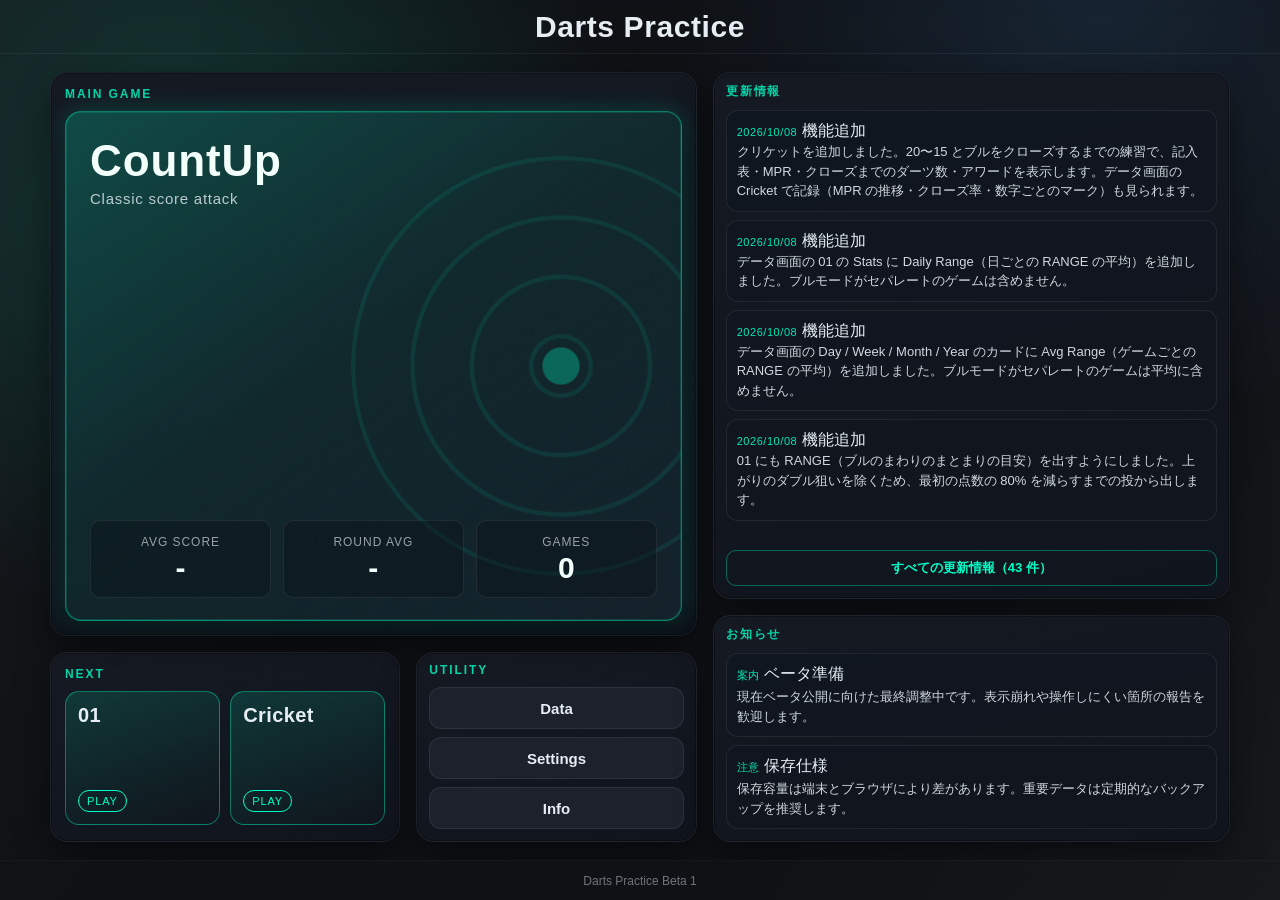
==== commit f5412ba0: "クリケットを追加（1 人で練習するスタンダードクリケット） countup.html?game=cricket で 20〜15・ブルをクローズするまでの練習ができる。 記入表・MPR・クローズまでのダ" ====
--- a/index.html
+++ b/index.html
@@ -74,10 +74,10 @@
             <span class="coming-title">01</span>
             <span class="coming-tag">Play</span>
           </button>
-          <article class="coming-card" aria-disabled="true">
+          <button type="button" class="coming-card playable" data-link="countup.html?game=cricket">
             <span class="coming-title">Cricket</span>
-            <span class="coming-tag">Coming Soon</span>
-          </article>
+            <span class="coming-tag">Play</span>
+          </button>
         </div>
       </section>
 
--- a/css/layout/lay_core.css
+++ b/css/layout/lay_core.css
@@ -184,6 +184,31 @@
   animation: undoToast 0.9s ease forwards;
 }
 
+/* 01 のバスト（赤）・上がり（金）は大きく、少し長く出す */
+.undo-toast.bust,
+.undo-toast.out {
+  padding: 14px 36px;
+  font-size: 30px;
+  letter-spacing: 3px;
+}
+
+.undo-toast.bust {
+  border-color: rgba(255, 90, 90, 0.8);
+  color: #ff6b6b;
+  text-shadow: 0 0 12px rgba(255, 90, 90, 0.7);
+}
+
+.undo-toast.out {
+  border-color: rgba(255, 213, 79, 0.8);
+  color: #ffd54f;
+  text-shadow: 0 0 12px rgba(255, 213, 79, 0.7);
+}
+
+.undo-toast.bust.show,
+.undo-toast.out.show {
+  animation-duration: 1.6s;
+}
+
 @keyframes undoToast {
   0% { opacity: 0; transform: translate(-50%, -40%); }
   15% { opacity: 1; transform: translate(-50%, -50%); }
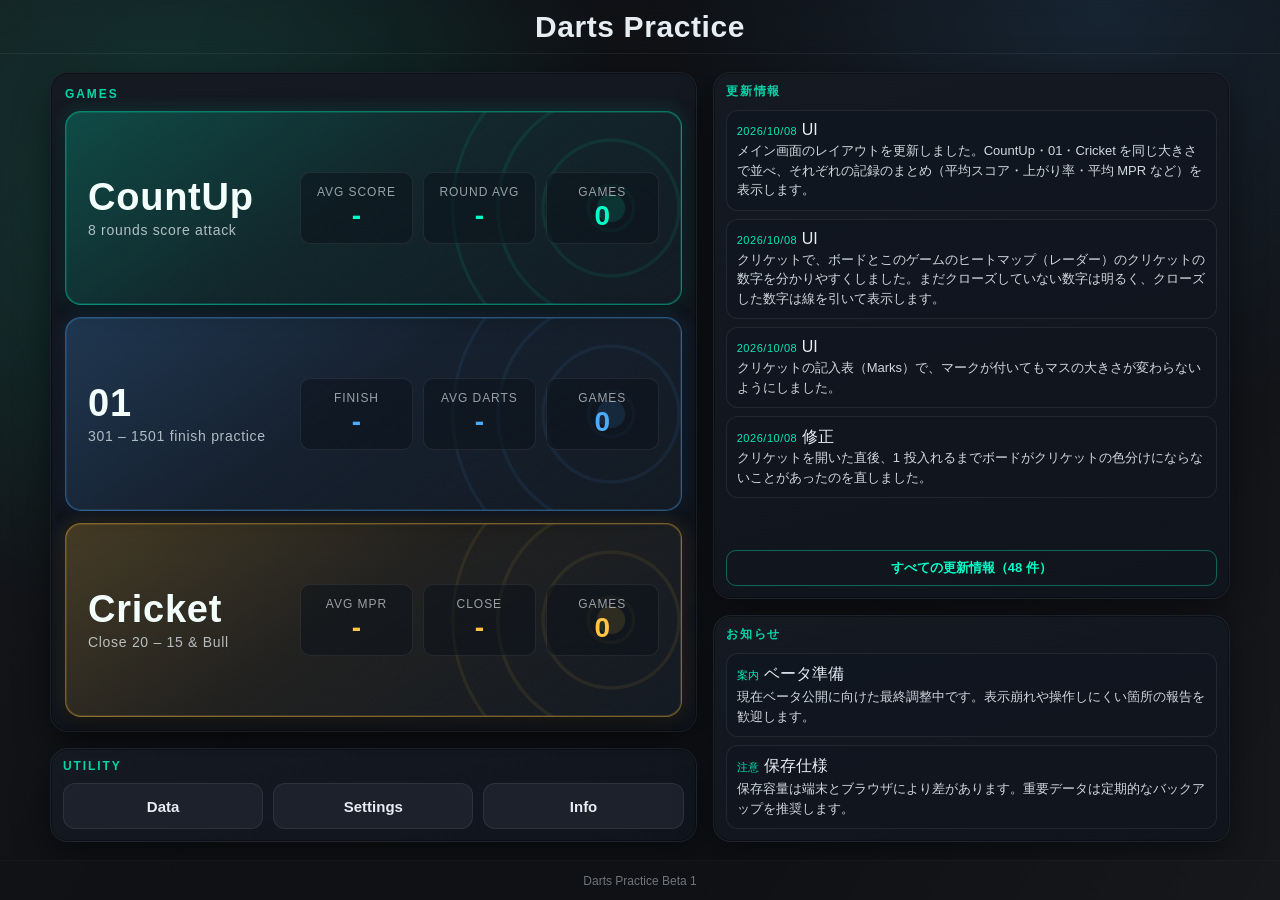
==== commit 143143bb: "メイン画面のレイアウトを更新（3 つのゲームを同じ大きさのカードで並べる） MAIN GAME（CountUp）と NEXT（01・Cricket）の分け方をやめ、GAMES に CountUp・01" ====
--- a/index.html
+++ b/index.html
@@ -42,41 +42,73 @@
     </header>
 
     <main class="menu-container">
-      <!-- 左列：ゲームと操作 -->
+      <!-- 左列：ゲーム（CountUp / 01 / Cricket を同じ大きさで並べる）と操作 -->
       <div class="menu-col menu-col-main">
-      <section class="hero-panel">
-        <p class="section-label">Main Game</p>
-        <button class="hero-btn" onclick="location.href = 'countup.html'">
-          <span class="btn-title">CountUp</span>
-          <span class="btn-sub">Classic score attack</span>
-          <div class="hero-metrics" aria-label="CountUp summary">
-            <div class="hero-metric">
-              <span class="metric-label">Avg Score</span>
-              <span class="metric-value" id="menuAvgScore">-</span>
-            </div>
-            <div class="hero-metric">
-              <span class="metric-label">Round Avg</span>
-              <span class="metric-value" id="menuRoundAvg">-</span>
-            </div>
-            <div class="hero-metric">
-              <span class="metric-label">Games</span>
-              <span class="metric-value" id="menuGamesPlayed">0</span>
-            </div>
-          </div>
-        </button>
-      </section>
+      <section class="games-panel">
+        <p class="section-label">Games</p>
+        <!-- 各ゲームのカード。数字はそのゲームの記録のまとめ（main.js の initMenuSummary()） -->
+        <div class="game-list">
+          <button type="button" class="game-card game-countup" data-link="countup.html">
+            <span class="game-card-head">
+              <span class="btn-title">CountUp</span>
+              <span class="btn-sub">8 rounds score attack</span>
+            </span>
+            <span class="hero-metrics" aria-label="CountUp summary">
+              <span class="hero-metric">
+                <span class="metric-label">Avg Score</span>
+                <span class="metric-value" id="menuAvgScore">-</span>
+              </span>
+              <span class="hero-metric">
+                <span class="metric-label">Round Avg</span>
+                <span class="metric-value" id="menuRoundAvg">-</span>
+              </span>
+              <span class="hero-metric">
+                <span class="metric-label">Games</span>
+                <span class="metric-value" id="menuGamesPlayed">0</span>
+              </span>
+            </span>
+          </button>
 
-      <div class="menu-sub">
-      <section class="future-panel">
-        <p class="section-label">Next</p>
-        <div class="coming-grid">
-          <button type="button" class="coming-card playable" data-link="countup.html?game=01">
-            <span class="coming-title">01</span>
-            <span class="coming-tag">Play</span>
+          <button type="button" class="game-card game-01" data-link="countup.html?game=01">
+            <span class="game-card-head">
+              <span class="btn-title">01</span>
+              <span class="btn-sub">301 – 1501 finish practice</span>
+            </span>
+            <span class="hero-metrics" aria-label="01 summary">
+              <span class="hero-metric">
+                <span class="metric-label">Finish</span>
+                <span class="metric-value" id="menu01Rate">-</span>
+              </span>
+              <span class="hero-metric">
+                <span class="metric-label">Avg Darts</span>
+                <span class="metric-value" id="menu01Darts">-</span>
+              </span>
+              <span class="hero-metric">
+                <span class="metric-label">Games</span>
+                <span class="metric-value" id="menu01Games">0</span>
+              </span>
+            </span>
           </button>
-          <button type="button" class="coming-card playable" data-link="countup.html?game=cricket">
-            <span class="coming-title">Cricket</span>
-            <span class="coming-tag">Play</span>
+
+          <button type="button" class="game-card game-cricket" data-link="countup.html?game=cricket">
+            <span class="game-card-head">
+              <span class="btn-title">Cricket</span>
+              <span class="btn-sub">Close 20 – 15 &amp; Bull</span>
+            </span>
+            <span class="hero-metrics" aria-label="Cricket summary">
+              <span class="hero-metric">
+                <span class="metric-label">Avg MPR</span>
+                <span class="metric-value" id="menuCricketMpr">-</span>
+              </span>
+              <span class="hero-metric">
+                <span class="metric-label">Close</span>
+                <span class="metric-value" id="menuCricketClose">-</span>
+              </span>
+              <span class="hero-metric">
+                <span class="metric-label">Games</span>
+                <span class="metric-value" id="menuCricketGames">0</span>
+              </span>
+            </span>
           </button>
         </div>
       </section>
@@ -89,7 +121,6 @@
           <button onclick="location.href = 'news.html'">Info</button>
         </div>
       </section>
-      </div>
       </div>
 
       <!-- 右列：更新情報とお知らせ -->
--- a/css/menu.css
+++ b/css/menu.css
@@ -5,8 +5,8 @@
 /*
   メイン画面の割り付け：ページの高さは画面に固定し（base.css）、ヘッダーとフッターの間を
   スクロール領域（.menu-container）にする。
-  中身は左列（ゲームと操作）と右列（更新情報・お知らせ）の 2 列で、タブレットでは
-  各列が画面の高さいっぱいに伸び、余った高さは CountUp と更新情報が使う（空白を作らない）。
+  中身は左列（ゲーム 3 つと操作）と右列（更新情報・お知らせ）の 2 列で、タブレットでは
+  各列が画面の高さいっぱいに伸び、余った高さはゲームのカードと更新情報が使う（空白を作らない）。
 */
 body.page-menu {
   position: relative;
@@ -91,20 +91,11 @@
   min-width: 0;
 }
 
-/* NEXT と UTILITY（スマホ縦では縦に並べる） */
-.menu-sub {
-  display: grid;
-  grid-template-columns: minmax(0, 1fr);
-  gap: 16px;
-}
-
-
 /* ============================== */
 /* SECTION BASE */
 /* ============================== */
 
-.hero-panel,
-.future-panel,
+.games-panel,
 .utility-panel,
 .updates-panel,
 .news-panel {
@@ -117,8 +108,7 @@
     0 14px 36px rgba(0, 0, 0, 0.45);
 }
 
-.hero-panel,
-.future-panel {
+.games-panel {
   padding: 14px;
 }
 
@@ -140,84 +130,97 @@
 
 
 /* ============================== */
-/* HERO */
-/* ============================== */
-
-.hero-btn {
+/* GAMES */
+/* ============================== */
+
+/* CountUp / 01 / Cricket のカード。色はゲームごと（--game-rgb） */
+.game-list {
+  display: flex;
+  flex-direction: column;
+  gap: 12px;
+}
+
+.game-card {
+  --game-rgb: var(--accent-rgb);
+
   position: relative;
   overflow: hidden;
   width: 100%;
   min-height: 118px;
-  padding: 18px 16px;
+  padding: 16px;
   border-radius: 16px;
-  display: flex;
-  flex-direction: column;
-  align-items: flex-start;
-  justify-content: center;
-  gap: 6px;
-  border: 1px solid rgb(var(--accent-rgb) / 0.4);
+
+  display: flex;
+  flex-direction: column;
+  align-items: stretch;
+  gap: 12px;
+
+  font: inherit;
+  text-align: left;
   color: #f3fffb;
-  background: linear-gradient(145deg, rgb(var(--accent-rgb) / 0.22) 0%, rgb(var(--accent-rgb) / 0.08) 46%, #15222b 100%);
+  cursor: pointer;
+
+  border: 1px solid rgb(var(--game-rgb) / 0.4);
+  background: linear-gradient(145deg, rgb(var(--game-rgb) / 0.22) 0%, rgb(var(--game-rgb) / 0.07) 46%, #141b24 100%);
   box-shadow:
-    0 0 0 1px rgb(var(--accent-rgb) / 0.15) inset,
-    0 14px 28px rgba(0, 0, 0, 0.45),
-    0 0 24px rgb(var(--accent-rgb) / 0.22);
-}
+    0 0 0 1px rgb(var(--game-rgb) / 0.15) inset,
+    0 12px 26px rgba(0, 0, 0, 0.42),
+    0 0 20px rgb(var(--game-rgb) / 0.16);
+}
+
+.game-01 { --game-rgb: 77 171 255; }
+.game-cricket { --game-rgb: 255 196 64; }
 
 /* ダーツボード風の同心円（飾り） */
-.hero-btn::after {
+.game-card::after {
   content: "";
   position: absolute;
   top: 50%;
-  right: -60px;
-  width: 300px;
-  height: 300px;
+  right: -70px;
+  width: 260px;
+  height: 260px;
   transform: translateY(-50%);
   border-radius: 50%;
   background:
-    radial-gradient(circle, rgb(var(--accent-rgb) / 0.55) 0 6%, transparent 6.5%),
-    repeating-radial-gradient(circle, transparent 0 9%, rgb(var(--accent-rgb) / 0.16) 9.5% 10.5%, transparent 11% 20%);
-  opacity: 0.55;
+    radial-gradient(circle, rgb(var(--game-rgb) / 0.5) 0 6%, transparent 6.5%),
+    repeating-radial-gradient(circle, transparent 0 9%, rgb(var(--game-rgb) / 0.16) 9.5% 10.5%, transparent 11% 20%);
+  opacity: 0.5;
   pointer-events: none;
 }
 
-.hero-btn > * {
+.game-card > * {
   position: relative;
   z-index: 1;
 }
 
-.hero-btn:hover {
-  transform: translateY(-2px);
-  box-shadow:
-    0 0 0 1px rgb(var(--accent-rgb) / 0.2) inset,
-    0 20px 34px rgba(0, 0, 0, 0.55),
-    0 0 32px rgb(var(--accent-rgb) / 0.3);
-}
-
-.hero-btn:active {
-  transform: translateY(0) scale(0.985);
+.game-card:active {
+  transform: scale(0.985);
+}
+
+.game-card-head {
+  display: flex;
+  flex-direction: column;
+  gap: 4px;
+  min-width: 0;
 }
 
 .btn-title {
-  font-size: 30px;
+  font-size: 28px;
   line-height: 1.05;
   font-weight: 800;
   letter-spacing: 0.02em;
 }
 
 .btn-sub {
-  font-size: 13px;
+  font-size: 12px;
   letter-spacing: 0.05em;
-  color: rgb(230 237 243 / 0.8);
+  color: rgb(230 237 243 / 0.75);
 }
 
 .hero-metrics {
-  /* 欄が縦に伸びたときは数字を一番下に置く */
-  margin-top: auto;
-  padding-top: 14px;
   width: 100%;
   display: grid;
-  grid-template-columns: repeat(3, 1fr);
+  grid-template-columns: repeat(3, minmax(0, 1fr));
   gap: 8px;
 }
 
@@ -225,10 +228,11 @@
   min-height: 50px;
   border-radius: 10px;
   padding: 8px;
-  background: rgb(10 17 24 / 0.42);
+  background: rgb(10 17 24 / 0.5);
   border: 1px solid rgb(255 255 255 / 0.08);
   display: flex;
   flex-direction: column;
+  align-items: center;
   justify-content: center;
   gap: 2px;
 }
@@ -244,65 +248,8 @@
   font-size: 18px;
   font-weight: 700;
   line-height: 1.1;
-}
-
-
-/* ============================== */
-/* COMING SOON */
-/* ============================== */
-
-.coming-grid {
-  display: grid;
-  gap: 10px;
-  grid-template-columns: 1fr 1fr;
-}
-
-.coming-card {
-  min-height: 82px;
-  border-radius: 14px;
-  padding: 12px;
-  display: flex;
-  flex-direction: column;
-  justify-content: space-between;
-  background: linear-gradient(160deg, #171b24 0%, #11151d 100%);
-  border: 1px solid rgba(255, 255, 255, 0.07);
-  opacity: 0.86;
-}
-
-.coming-title {
-  font-size: 20px;
-  font-weight: 700;
-  letter-spacing: 0.02em;
-}
-
-/* 遊べるゲーム（01） */
-button.coming-card {
-  font: inherit;
-  color: inherit;
-  text-align: left;
-  cursor: pointer;
-}
-
-.coming-card.playable {
-  opacity: 1;
-  border-color: rgb(var(--accent-rgb) / 0.4);
-  background: linear-gradient(160deg, rgb(var(--accent-rgb) / 0.14) 0%, #11151d 100%);
-}
-
-.coming-card.playable .coming-tag {
-  border-color: var(--accent);
-  color: var(--accent);
-}
-
-.coming-tag {
-  align-self: flex-start;
-  font-size: 11px;
-  letter-spacing: 0.08em;
-  text-transform: uppercase;
-  color: var(--text-muted);
-  border: 1px solid rgba(255, 255, 255, 0.12);
-  border-radius: 999px;
-  padding: 4px 8px;
+  color: rgb(var(--game-rgb));
+  font-variant-numeric: tabular-nums;
 }
 
 
@@ -380,32 +327,28 @@
   flex: 1 1 0;
 }
 
-/* タブレット横・PC：列を画面の高さに収める（余った高さは CountUp と更新情報が使う） */
+/* タブレット横・PC：列を画面の高さに収める（余った高さはゲームのカードと更新情報が使う） */
 .tablet.landscape .menu-col,
 .desktop .menu-col {
   min-height: 0;
 }
 
-/* NEXT と UTILITY を横並び */
-.landscape .menu-sub,
-.desktop .menu-sub {
-  grid-template-columns: minmax(0, 1.25fr) minmax(0, 1fr);
-}
-
-.landscape .utility-actions,
-.desktop .utility-actions {
-  grid-template-columns: minmax(0, 1fr);
-  gap: 8px;
-}
-
-.landscape .utility-actions button,
-.desktop .utility-actions button {
-  height: 42px;
-}
-
-.landscape .coming-grid,
-.desktop .coming-grid {
-  height: calc(100% - 26px);
+/* タブレット・PC：ゲームのカードは左に名前、右に数字の横並び（スマホは縦横とも名前の下に数字） */
+.desktop .game-card,
+.tablet .game-card {
+  flex-direction: row;
+  align-items: center;
+  gap: 18px;
+}
+
+.desktop .game-card-head,
+.tablet .game-card-head {
+  flex: 0 0 34%;
+}
+
+.desktop .game-card .hero-metrics,
+.tablet .game-card .hero-metrics {
+  flex: 1;
 }
 
 
@@ -413,48 +356,54 @@
 /* TABLET / DESKTOP：画面の高さいっぱいに伸ばす */
 /* ============================== */
 
-.tablet.landscape .hero-panel,
-.desktop .hero-panel {
-  flex: 1;
-  display: flex;
-  flex-direction: column;
-  min-height: 0;
-}
-
-.tablet.landscape .hero-btn,
-.desktop .hero-btn {
-  flex: 1;
-  justify-content: flex-start;
-  padding: 26px 24px 22px;
-}
-
-.tablet.landscape .hero-btn::after,
-.desktop .hero-btn::after {
-  width: 420px;
-  height: 420px;
+/* ゲームのカードを、左列の残りの高さいっぱいに 3 等分で伸ばす */
+.tablet.landscape .games-panel,
+.desktop .games-panel {
+  flex: 1;
+  display: flex;
+  flex-direction: column;
+  min-height: 0;
+}
+
+.tablet.landscape .game-list,
+.desktop .game-list {
+  flex: 1;
+  min-height: 0;
+}
+
+.tablet.landscape .game-card,
+.desktop .game-card {
+  flex: 1 1 0;
+  min-height: 0;
+  padding: 18px 22px;
+}
+
+.tablet .game-card::after,
+.desktop .game-card::after {
+  width: 320px;
+  height: 320px;
   right: -90px;
 }
 
 .tablet .btn-title,
 .desktop .btn-title {
-  font-size: 44px;
+  font-size: 38px;
 }
 
 .tablet .btn-sub,
 .desktop .btn-sub {
-  font-size: 15px;
+  font-size: 14px;
 }
 
 .tablet .hero-metrics,
 .desktop .hero-metrics {
-  gap: 12px;
+  gap: 10px;
 }
 
 .tablet .hero-metric,
 .desktop .hero-metric {
-  min-height: 78px;
-  padding: 12px;
-  align-items: center;
+  min-height: 72px;
+  padding: 10px;
 }
 
 .tablet .metric-label,
@@ -464,7 +413,7 @@
 
 .tablet .metric-value,
 .desktop .metric-value {
-  font-size: 30px;
+  font-size: 28px;
 }
 
 /* 更新情報は残りの高さを使い、多い分は欄の中でスクロール */
@@ -490,19 +439,14 @@
   flex: none;
 }
 
-/* タブレット縦：上に CountUp と NEXT / UTILITY、下の残りの高さに更新情報とお知らせを左右に並べる */
+/* タブレット縦：上にゲームと UTILITY、下の残りの高さに更新情報とお知らせを左右に並べる */
 .tablet.portrait .menu-container {
   --menu-max-width: 900px;
 }
 
-.tablet.portrait .menu-sub {
-  grid-template-columns: minmax(0, 1.25fr) minmax(0, 1fr);
-}
-
-.tablet.portrait .hero-btn {
-  min-height: 240px;
-  justify-content: flex-start;
-  padding: 26px 24px 22px;
+.tablet.portrait .game-card {
+  min-height: 120px;
+  padding: 18px 22px;
 }
 
 .tablet.portrait .menu-col-side {
@@ -597,15 +541,21 @@
     flex: none;
   }
 
-  /* 左列の余った高さは CountUp が使う（タブレット横と同じ） */
-  .phone.landscape .hero-panel {
+  /* 左列の余った高さはゲームのカードが使う（タブレット横と同じ） */
+  .phone.landscape .games-panel {
     flex: 1;
     display: flex;
     flex-direction: column;
     min-height: 0;
   }
 
-  .phone.landscape .hero-btn {
+  .phone.landscape .game-list {
     flex: 1;
-  }
-}
+    min-height: 0;
+  }
+
+  .phone.landscape .game-card {
+    flex: 1 1 0;
+    min-height: 0;
+  }
+}
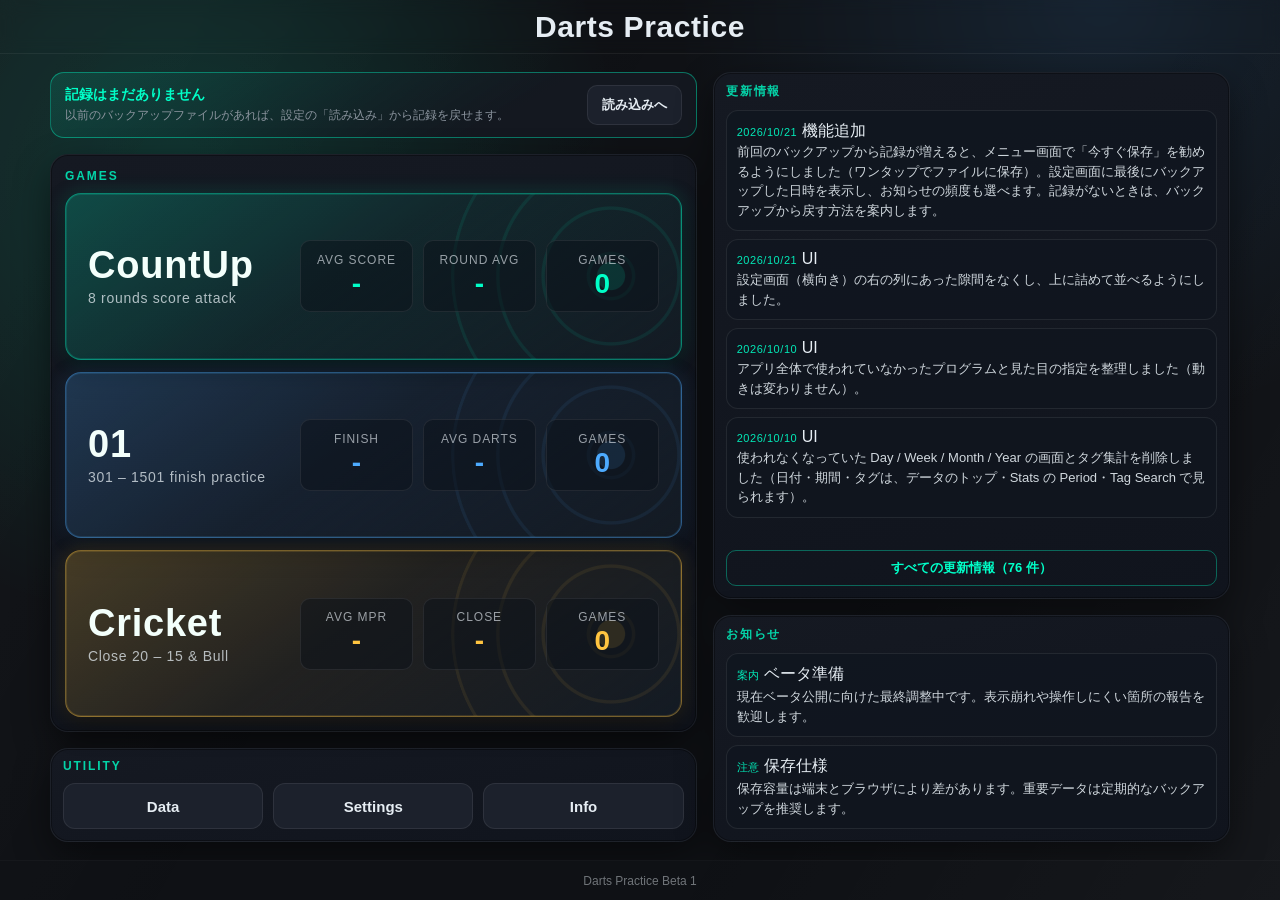
==== commit da118ff0: "バックアップの声かけを追加し、ブラウザの自動削除から保護する - メニュー画面：前回のバックアップから記録が増えたら保存を勧め、ワンタップで保存（共有シート／ダウンロード）。   「あとで」は 1 日" ====
--- a/index.html
+++ b/index.html
@@ -44,6 +44,8 @@
     <main class="menu-container">
       <!-- 左列：ゲーム（CountUp / 01 / Cricket を同じ大きさで並べる）と操作 -->
       <div class="menu-col menu-col-main">
+      <!-- バックアップの声かけ（backup_ui.js の renderBackupReminder()。保存を勧めるときと、記録が 0 件のときだけ出す） -->
+      <section id="backupReminder" class="backup-reminder" hidden></section>
       <section class="games-panel">
         <p class="section-label">Games</p>
         <!-- 各ゲームのカード。数字はそのゲームの記録のまとめ（main.js の initMenuSummary()） -->
@@ -145,6 +147,8 @@
     <script src="js/core/state.js" defer></script>
     <script src="js/core/core.js" defer></script>
     <script src="js/core/storage.js" defer></script>
+    <script src="js/core/backup.js" defer></script>
+    <script src="js/ui/backup_ui.js" defer></script>
     <script src="js/ui/news.js" defer></script>
 
     <!-- 初期化（最後に読み込む） -->
--- a/css/base.css
+++ b/css/base.css
@@ -96,3 +96,32 @@
     }
   }
 }
+
+/* ヘッダーの左上の戻るボタン（「‹ Menu」でメインメニューへ。データ画面の各画面では「‹ Top」） */
+.header-back {
+  flex: none;
+  margin-right: 12px;
+  padding: 6px 12px;
+
+  border: 1px solid rgb(var(--accent-rgb) / 0.4);
+  border-radius: 999px;
+  background: rgb(var(--accent-rgb) / 0.08);
+
+  color: var(--accent);
+  font-size: 14px;
+  font-weight: 700;
+  letter-spacing: 0.04em;
+  white-space: nowrap;
+
+  cursor: pointer;
+}
+
+.header-back[hidden] {
+  display: none;
+}
+
+.phone .header-back {
+  margin-right: 8px;
+  padding: 4px 10px;
+  font-size: 12px;
+}
--- a/css/theme.css
+++ b/css/theme.css
@@ -155,38 +155,3 @@
   background: #2a2a3a;
   color: #9aa8ff;
 }
-
-
-/* ================================= */
-/* ============ IPHONE MODE ======== */
-/* ================================= */
-
-body.iphone-mode .stats-toggle {
-  border-radius: 50%;
-  
-  background: var(--accent);
-  color: #000;
-  
-  border: none;
-  
-  font-size: 18px;
-  font-weight: bold;
-  
-  z-index: 999;
-}
-
-body.iphone-mode .score-value {
-  font-size: 38px;
-}
-
-body.iphone-mode .sub-value {
-  font-size: 20px;
-}
-
-body.iphone-mode .stats-area {
-  border: none;
-}
-
-body.iphone-mode.iphone-stats-open .stats-area {
-  border: 1px solid #222733;
-}
--- a/css/menu.css
+++ b/css/menu.css
@@ -559,3 +559,85 @@
     min-height: 0;
   }
 }
+
+
+/* ============================== */
+/* BACKUP REMINDER（backup_ui.js） */
+/* ============================== */
+/* 前回のバックアップから記録が増えたら保存を勧める。記録が 0 件のときは、バックアップから戻す方法を案内する */
+.backup-reminder {
+  display: flex;
+  align-items: center;
+  gap: 12px;
+  width: 100%;
+  padding: 12px 14px;
+  border-radius: 14px;
+  border: 1px solid rgba(255, 196, 64, 0.45);
+  background: linear-gradient(150deg, rgba(255, 196, 64, 0.14) 0%, #141820 70%);
+}
+
+.backup-reminder[hidden] {
+  display: none;
+}
+
+.backup-reminder.empty,
+.backup-reminder.done {
+  border-color: rgb(var(--accent-rgb) / 0.4);
+  background: linear-gradient(150deg, rgb(var(--accent-rgb) / 0.12) 0%, #141820 70%);
+}
+
+.backup-reminder-text {
+  display: flex;
+  flex-direction: column;
+  gap: 3px;
+  flex: 1;
+  min-width: 0;
+}
+
+.backup-reminder-text strong {
+  font-size: 14px;
+  color: #ffd772;
+}
+
+.backup-reminder.empty .backup-reminder-text strong,
+.backup-reminder.done .backup-reminder-text strong {
+  color: var(--accent);
+}
+
+.backup-reminder-text span {
+  font-size: 12px;
+  line-height: 1.45;
+  color: var(--text-muted);
+}
+
+.backup-reminder-actions {
+  display: flex;
+  gap: 8px;
+  flex-shrink: 0;
+}
+
+.backup-reminder-actions button {
+  min-height: 40px;
+  padding: 0 14px;
+  border-radius: 10px;
+  font-size: 13px;
+  font-weight: 700;
+  white-space: nowrap;
+}
+
+.backup-reminder-actions button.primary {
+  border-color: #ffc440;
+  background: rgba(255, 196, 64, 0.2);
+  color: #ffd772;
+}
+
+/* スマホ縦：ボタンは文の下に並べる */
+.phone.portrait .backup-reminder {
+  flex-direction: column;
+  align-items: stretch;
+}
+
+.phone.portrait .backup-reminder-actions button {
+  flex: 1;
+}
+
